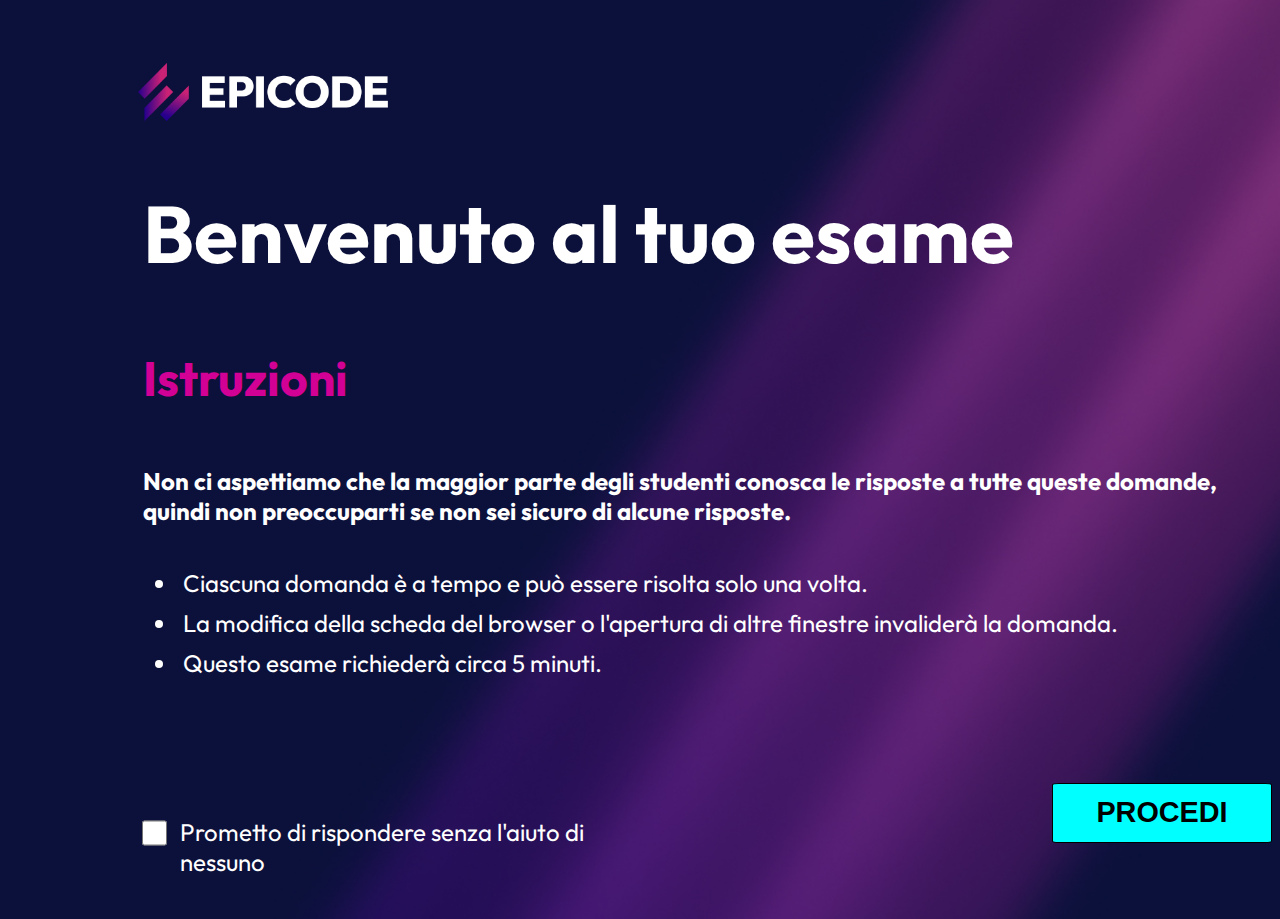
==== welcome-page/index.html @ e1b5b84e "first commit" ====
<!DOCTYPE html>
<html lang="it">

<head>
    <meta charset="UTF-8">
    <meta http-equiv="X-UA-Compatible" content="IE=edge">
    <meta name="viewport" content="width=device-width, initial-scale=1.0">
    <title>Welcome-page</title>
    <!--<link rel="stylesheet" href="reset.css">-->
    <link rel="stylesheet" href="style.css">
    <link rel="icon" href="/assets/epicode_logo copia.png">

</head>

<body>

    <header>

        <div>
            <img id="epicodelogo" src="/assets/epicode_logo.png">
        </div>

    </header>

    <main>

        <section>
            <h1 class="text" id="title">Benvenuto al tuo esame</h1>
            <h3 class="text" id="subtitle">Istruzioni</h3>
        </section>



        <section>

            <h4 class="text">Non ci aspettiamo che la maggior parte degli studenti conosca le risposte a tutte queste
                domande, quindi
                non preoccuparti se non sei sicuro di alcune risposte.</h4>

            <ul>
                <li class="text">Ciascuna domanda è a tempo e può essere risolta solo una volta.</li>
                <li class="text">La modifica della scheda del browser o l'apertura di altre finestre invaliderà la
                    domanda.</li>
                <li class="text">Questo esame richiederà circa 5 minuti.</li>
            </ul>

        </section>

    </main>



    <footer>

        <div id="box">
            <input id="checkbox" type="checkbox">
            <p id="paragraph">Prometto di rispondere senza l'aiuto di nessuno</p>
            <a href="/welcome-page/index2.html"><input id="pulsante" type="button" value="PROCEDI" class="text"></a>
        </div>



    </footer>

</body>

</html>
---- welcome-page/style.css ----
@import url('https://fonts.googleapis.com/css2?family=Outfit&display=swap');

body {
    font-family: 'Outfit', sans-serif;
    color: white;
    background-image: url("/assets/bg.jpg");
    background-repeat: no-repeat;
    background-size: cover;
}

#epicodelogo {
    width: 250px;
    margin-top: 55px;
    margin-left: 130px;
}

#title {
    font-size: 5rem;
}

#subtitle {
    font-size: 3rem;
    color: #d20094;
}

.text {
    margin-left: 130px;
    padding: 5px;
    font-size: 1.5rem;
}

#box {
    margin-top: 100px;
    display: flex;
    justify-content: flex-start;
    margin-left: 130px;
}

#paragraph {
    font-family: 'Outfit', sans-serif;
    font-size: 1.5rem;
    padding: 10px;
}


#checkbox {
    width: 30px;
    height: 30px;
    margin-top: 35px;
    border: 0.15em solid white;
    border-radius: 5px;
    cursor: pointer;

}

#pulsante {
    width: 220px;
    height: 60px;
    margin-left: 450px;
    color: black;
    background-color: #0ff;
    font-size: 1.8rem;
    font-weight: 700;
    border-radius: 3%;
    border: 1px solid black;
    text-align: center;
    cursor: pointer;
}


#pulsante:hover {
    transform: scale(1.1, 1.1);
    box-shadow: 1px 1px 40px #0ff;
}
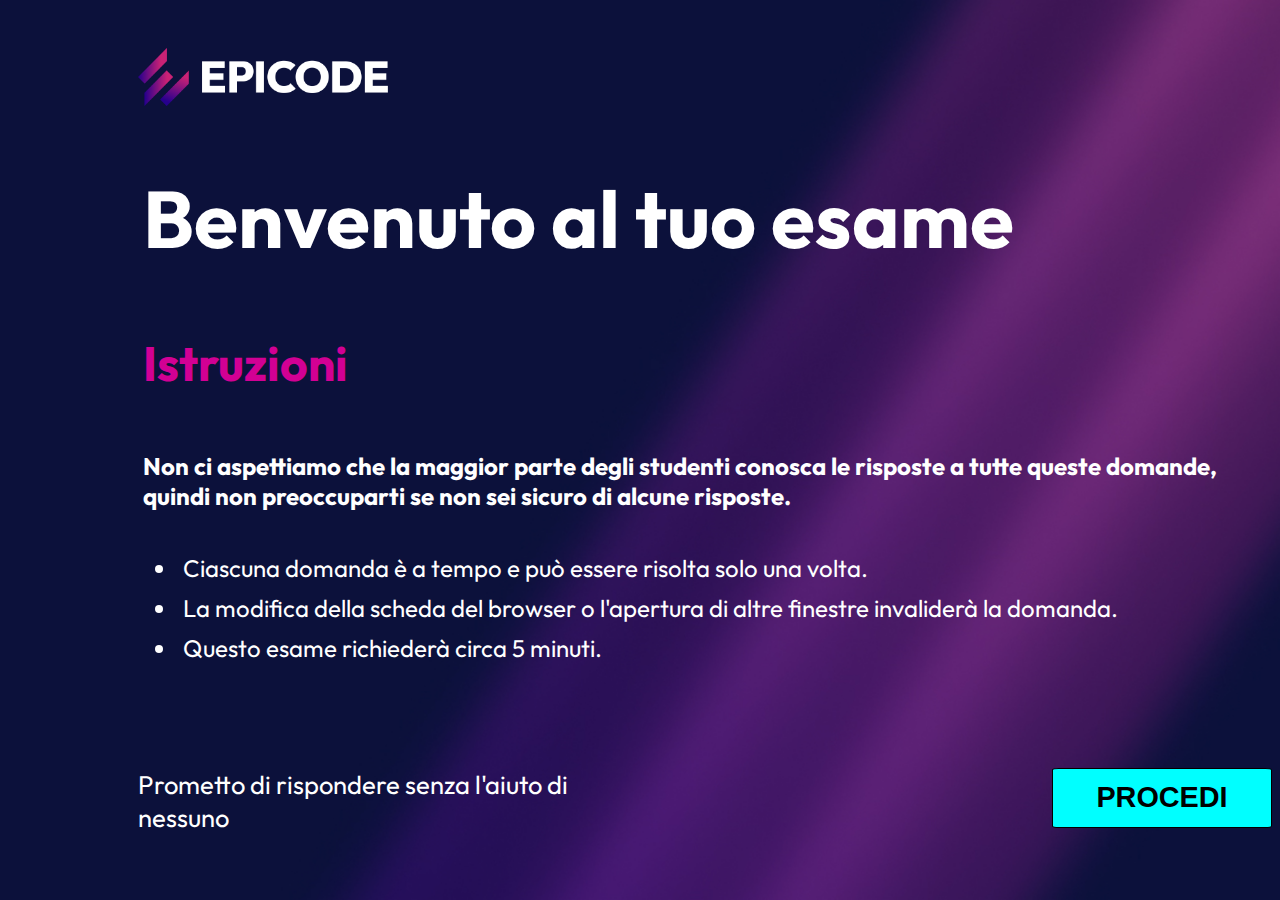
==== commit d0c585f3: "welcome page" ====
--- a/welcome-page/index.html
+++ b/welcome-page/index.html
@@ -53,8 +53,16 @@
     <footer>
 
         <div id="box">
-            <input id="checkbox" type="checkbox">
-            <p id="paragraph">Prometto di rispondere senza l'aiuto di nessuno</p>
+            <label class="checkbox" for="mycheckbox" >
+                <input class="checkinput" id="mycheckbox" type="checkbox" name="check">
+                <div class="checkcontainer">
+                    Prometto di rispondere senza l'aiuto di nessuno
+                </div>
+            </label>
+
+
+
+
             <a href="/welcome-page/index2.html"><input id="pulsante" type="button" value="PROCEDI" class="text"></a>
         </div>
 
--- a/welcome-page/style.css
+++ b/welcome-page/style.css
@@ -6,11 +6,13 @@
     background-image: url("/assets/bg.jpg");
     background-repeat: no-repeat;
     background-size: cover;
+    height: auto;
+    
 }
 
 #epicodelogo {
     width: 250px;
-    margin-top: 55px;
+    margin-top: 40px;
     margin-left: 130px;
 }
 
@@ -36,22 +38,43 @@
     margin-left: 130px;
 }
 
-#paragraph {
+/*#paragraph {
     font-family: 'Outfit', sans-serif;
     font-size: 1.5rem;
-    padding: 10px;
+    padding: 5px;
+    
 }
 
+#container, label {
+    position: relative;
+}
+#checkbox {
+    display: none;
+}
 
 #checkbox {
     width: 30px;
     height: 30px;
     margin-top: 35px;
     border: 0.15em solid white;
-    border-radius: 5px;
     cursor: pointer;
 
 }
+*/
+
+.checkbox {
+    display: inline-flex;
+    align-items: center;
+    cursor: pointer;
+}
+.checkinput {
+    display: none;
+}
+.checkcontainer {
+    font-size: 1.6rem;
+    
+}
+
 
 #pulsante {
     width: 220px;
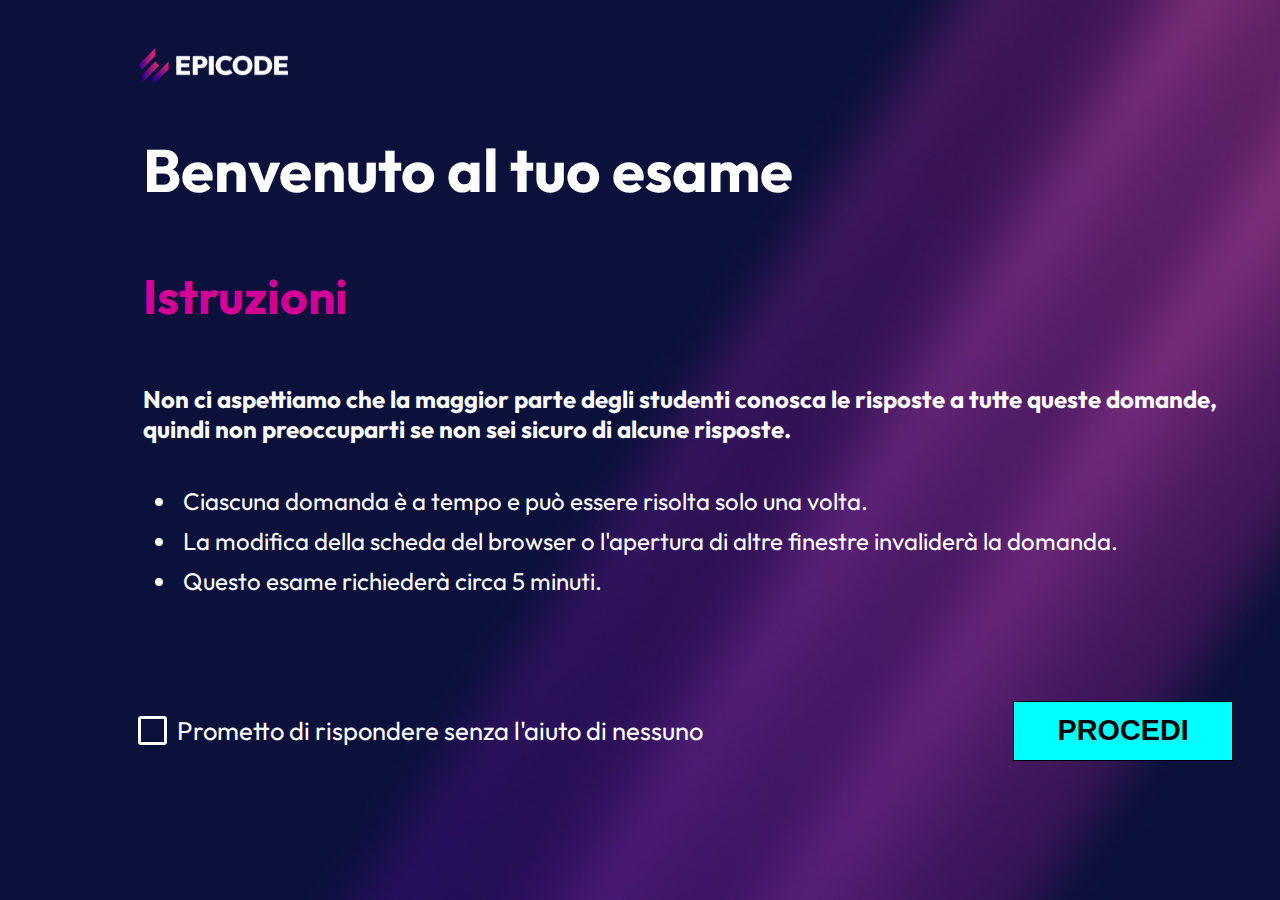
==== commit 31f76dee: "aggiornamento" ====
--- a/welcome-page/index.html
+++ b/welcome-page/index.html
@@ -7,12 +7,14 @@
     <meta name="viewport" content="width=device-width, initial-scale=1.0">
     <title>Welcome-page</title>
     <!--<link rel="stylesheet" href="reset.css">-->
-    <link rel="stylesheet" href="style.css">
+    <link rel="stylesheet" href="styleCosimo.css">
     <link rel="icon" href="/assets/epicode_logo copia.png">
+
 
 </head>
 
 <body>
+
 
     <header>
 
@@ -53,23 +55,27 @@
     <footer>
 
         <div id="box">
-            <label class="checkbox" for="mycheckbox" >
+
+            <label class="checkbox" for="mycheckbox">
                 <input class="checkinput" id="mycheckbox" type="checkbox" name="check">
-                <div class="checkcontainer">
-                    Prometto di rispondere senza l'aiuto di nessuno
-                </div>
+                <div class="checkcontainer"></div>
+                <span>Prometto di rispondere senza l'aiuto di nessuno</span>
             </label>
-
-
-
-
+            
             <a href="/welcome-page/index2.html"><input id="pulsante" type="button" value="PROCEDI" class="text"></a>
+        
         </div>
 
 
 
     </footer>
 
+    <script>
+        
+
+    </script>
+
+
 </body>
 
 </html>--- a/welcome-page/styleCosimo.css
+++ b/welcome-page/styleCosimo.css
@@ -0,0 +1,123 @@
+@import url('https://fonts.googleapis.com/css2?family=Outfit&display=swap');
+
+
+body {
+    font-family: 'Outfit', sans-serif;
+    color: white;
+    background-image: url("/assets/bg.jpg");
+    background-repeat: no-repeat;
+    background-size: cover;
+    height: auto;
+    
+}
+
+#epicodelogo {
+    width: 150px;
+    margin-top: 40px;
+    margin-left: 130px;
+}
+
+#title {
+    font-size: 60px;
+}
+
+#subtitle {
+    font-size: 3rem;
+    color: #d20094;
+}
+
+.text {
+    margin-left: 130px;
+    padding: 5px;
+    font-size: 1.5rem;
+}
+
+
+/*#paragraph {
+    font-family: 'Outfit', sans-serif;
+    font-size: 1.5rem;
+    padding: 5px;
+    
+}
+
+#container, label {
+    position: relative;
+}
+#checkbox {
+    display: none;
+}
+
+#checkbox {
+    width: 30px;
+    height: 30px;
+    margin-top: 35px;
+    border: 0.15em solid white;
+    cursor: pointer;
+    
+}
+*/
+/* checkbox maledetta */
+#box {
+    margin-top: 100px;
+    display: flex;
+    justify-content: flex-start;
+    margin-left: 130px;
+}
+
+.checkbox {
+    display: inline-flex;
+    align-items: center;
+    cursor: pointer;
+}
+
+.checkinput {
+    display: none;
+}
+
+.checkcontainer {
+    width: 1.45rem;
+    height: 1.45rem;
+    border: 3px solid white;
+    border-radius: 3px;
+    display: flex;
+    align-items: center;
+    justify-content: center;
+    flex-shrink: 0;
+}
+
+
+
+.checkinput:checked + .checkcontainer {
+    background-color: white;
+}
+
+
+
+
+/* fine checkbox maledetta */
+/* footer */
+span {
+    font-size: 1.6rem;
+    padding: 10px;
+}
+
+
+#pulsante {
+    width: 220px;
+    height: 60px;
+    margin-left: 300px;
+    color: black;
+    background-color: #0ff;
+    font-size: 1.8rem;
+    font-weight: 700;
+    border: 1px solid black;
+    text-align: center;
+    cursor: pointer;
+}
+
+
+#pulsante:hover {
+    transform: scale(1.1, 1.1);
+    box-shadow: 1px 1px 40px #0ff;
+}
+
